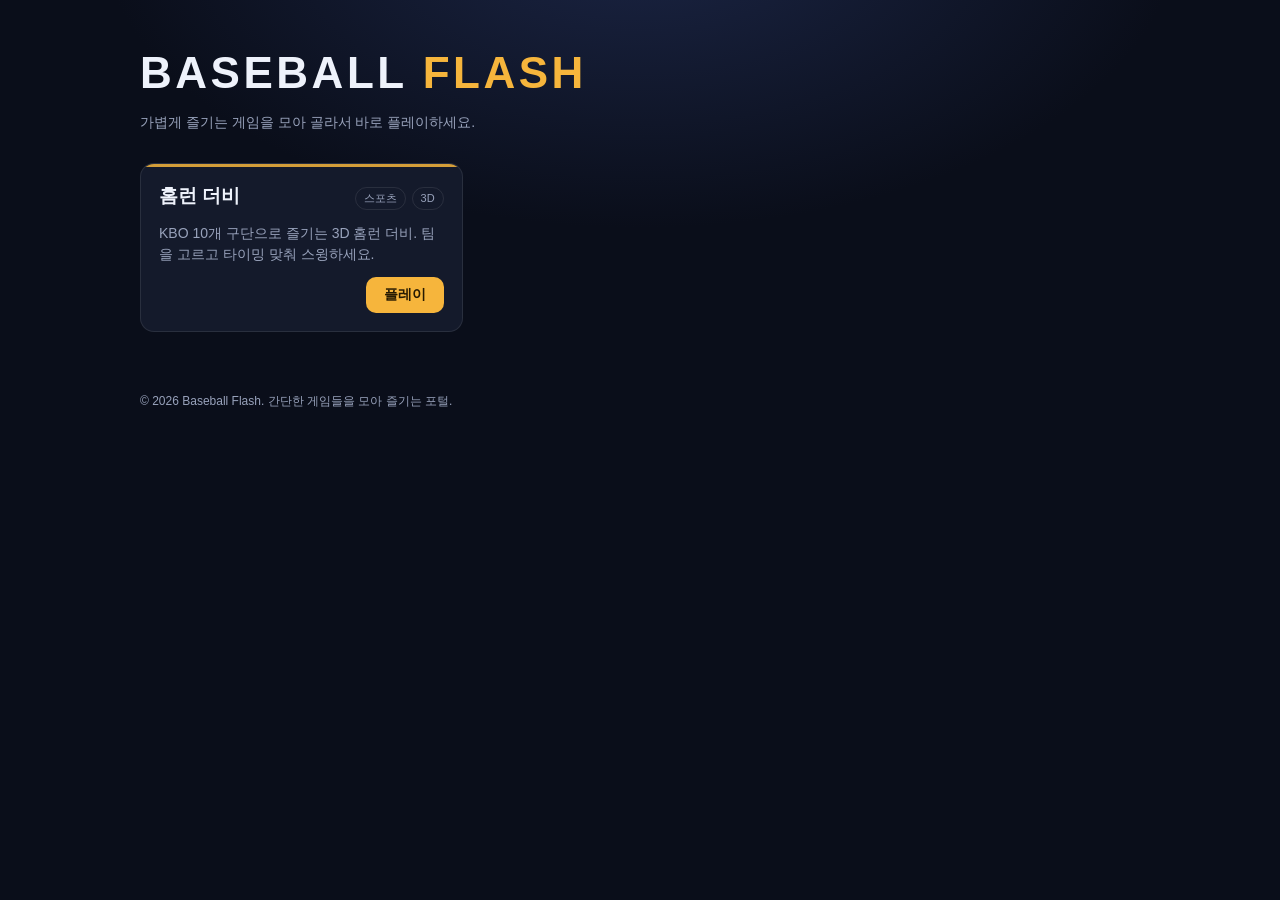
==== index.html @ fb309b13 "Add files via upload" ====
<!DOCTYPE html>
<html lang="ko">
<head>
<meta charset="utf-8">
<meta name="viewport" content="width=device-width, initial-scale=1">
<meta name="description" content="가볍게 즐기는 게임을 모아 바로 플레이하는 게임 포털, Baseball Flash">
<title>Baseball Flash — 게임 포털</title>
<link rel="stylesheet" href="styles.css">
</head>
<body>

<header class="site-head">
  <h1 class="wordmark">BASEBALL<span class="dot"> FLASH</span></h1>
  <p class="tagline">가볍게 즐기는 게임을 모아 골라서 바로 플레이하세요.</p>
</header>

<main id="grid" class="grid" aria-label="게임 목록"></main>

<footer class="site-foot">© 2026 Baseball Flash. 간단한 게임들을 모아 즐기는 포털.</footer>

<!-- 게임이 실행되는 슬롯(선택 시에만 iframe 생성, 나가면 파기) -->
<section id="player" class="player" hidden aria-label="게임 플레이어">
  <div class="player__bar">
    <h2 id="playerTitle" class="player__title"></h2>
    <button id="fsBtn" class="bar-btn" aria-label="전체화면">전체화면</button>
    <button id="exitBtn" class="bar-btn bar-btn--exit" aria-label="게임 나가기">나가기</button>
  </div>
  <div id="frameHost" class="frame-host"></div>
</section>

<script type="module" src="portal.js"></script>
</body>
</html>
---- styles.css ----
/* styles.css — Baseball Flash 포털 셸 스타일 */
:root {
  --bg: #0a0e1a;
  --surface: #141a2b;
  --surface-2: #1c243c;
  --line: rgba(255, 255, 255, 0.09);
  --text: #eef2fb;
  --muted: #98a2bb;
  --accent: #f6b53c;
  --radius: 14px;
  --radius-sm: 10px;
  --maxw: 1040px;
  --font: -apple-system, BlinkMacSystemFont, "Segoe UI", Roboto,
          "Apple SD Gothic Neo", "Malgun Gothic", sans-serif;
}

* { box-sizing: border-box; }
html, body { margin: 0; padding: 0; }
body {
  font-family: var(--font);
  background:
    radial-gradient(900px 500px at 50% -8%, #1b2545 0%, transparent 60%),
    var(--bg);
  color: var(--text);
  min-height: 100vh;
  line-height: 1.5;
}
body.is-playing { overflow: hidden; }

button { font-family: inherit; cursor: pointer; border: none; color: inherit; }
:focus-visible { outline: 2px solid var(--accent); outline-offset: 2px; border-radius: 6px; }

/* 헤더 */
.site-head { max-width: var(--maxw); margin: 0 auto; padding: 40px 20px 20px; }
.wordmark {
  font-size: clamp(28px, 5.5vw, 44px);
  font-weight: 800;
  letter-spacing: 0.08em;
  margin: 0;
}
.wordmark .dot { color: var(--accent); }
.tagline { color: var(--muted); margin: 6px 0 0; font-size: 14px; }

/* 그리드 */
.grid {
  max-width: var(--maxw);
  margin: 0 auto;
  padding: 10px 20px 60px;
  display: grid;
  gap: 16px;
  grid-template-columns: repeat(auto-fill, minmax(260px, 1fr));
}
.card {
  --accent: #7c8cff;
  background: var(--surface);
  border: 1px solid var(--line);
  border-radius: var(--radius);
  padding: 18px;
  display: flex;
  flex-direction: column;
  gap: 12px;
  position: relative;
  overflow: hidden;
}
.card::before {
  content: "";
  position: absolute; inset: 0 0 auto 0; height: 3px;
  background: var(--accent); opacity: 0.85;
}
.card--soon { opacity: 0.55; }
.card__top { display: flex; align-items: baseline; justify-content: space-between; gap: 10px; }
.card__title { font-size: 19px; font-weight: 700; margin: 0; }
.card__tags { display: flex; gap: 6px; flex-wrap: wrap; }
.tag { font-size: 11px; color: var(--muted); border: 1px solid var(--line); border-radius: 999px; padding: 2px 8px; }
.card__desc { color: var(--muted); font-size: 14px; margin: 0; flex: 1; }
.card__foot { display: flex; align-items: center; justify-content: flex-end; }
.card__actions { display: flex; gap: 8px; }
.soon-label { font-size: 13px; color: var(--muted); }

.btn {
  border-radius: var(--radius-sm);
  padding: 9px 18px;
  font-weight: 700;
  font-size: 14px;
  transition: transform .08s ease, background-color .12s ease;
}
.btn:active { transform: translateY(1px); }
.btn--play { background: var(--accent); color: #261a02; }
.btn--play:hover { background: #ffc659; }

/* 플레이어(게임 슬롯) */
.player { position: fixed; inset: 0; z-index: 50; background: #05080f; display: flex; flex-direction: column; }
.player[hidden] { display: none; }
.player__bar {
  display: flex; align-items: center; gap: 12px;
  padding: 10px 14px; background: var(--surface); border-bottom: 1px solid var(--line);
}
.player__title { font-size: 15px; font-weight: 700; flex: 1; margin: 0; }
.bar-btn { background: var(--surface-2); border: 1px solid var(--line); border-radius: var(--radius-sm); padding: 8px 14px; font-size: 13px; font-weight: 600; }
.bar-btn:hover { background: #28324f; }
.bar-btn--exit { background: transparent; }
.frame-host { flex: 1; min-height: 0; background: #05080f; }
.frame { width: 100%; height: 100%; border: 0; display: block; }

.site-foot { max-width: var(--maxw); margin: 0 auto; padding: 0 20px 40px; color: var(--muted); font-size: 12px; }

@media (prefers-reduced-motion: reduce) {
  * { transition: none !important; animation: none !important; }
}
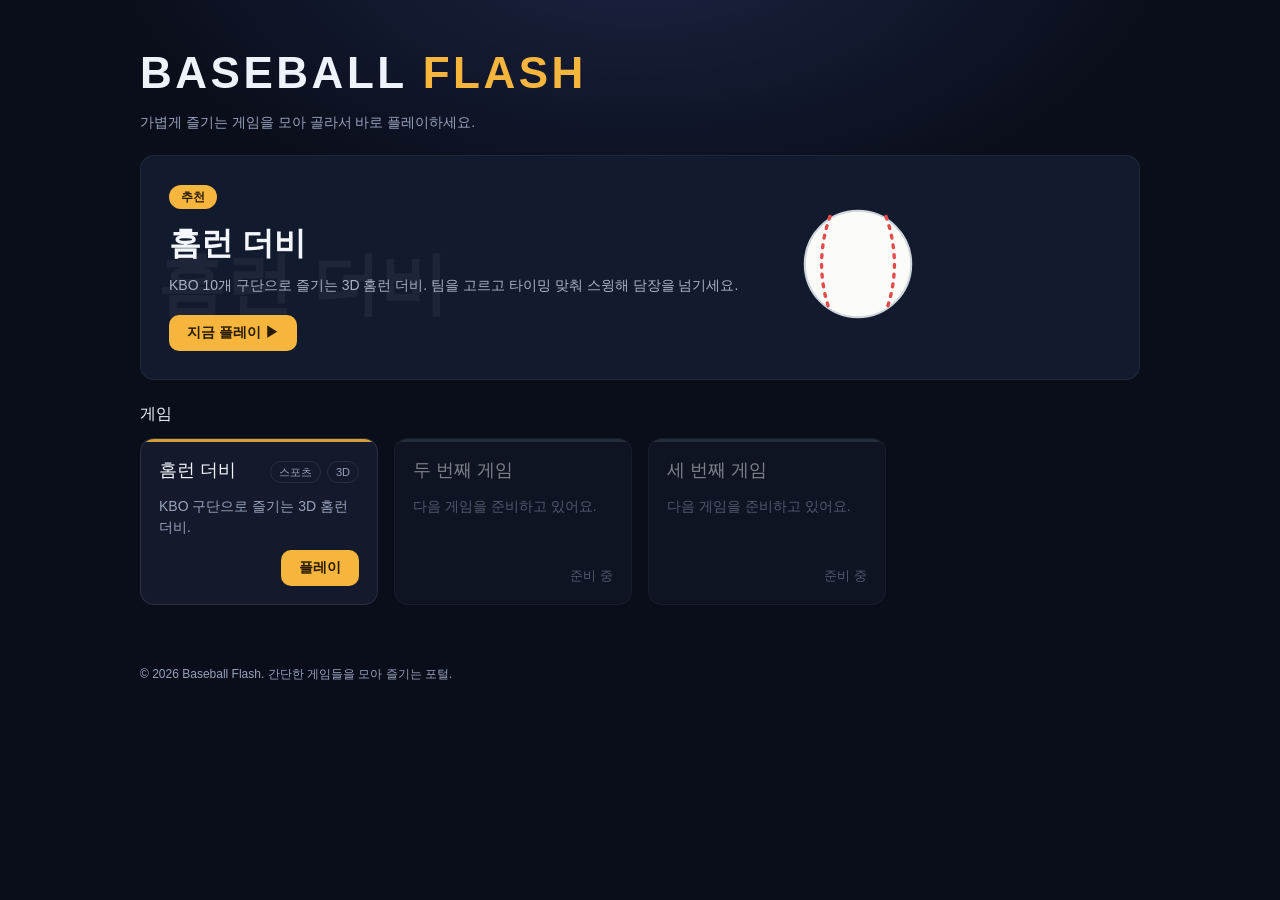
==== commit 6e8dbad0: "Add files via upload" ====
--- a/index.html
+++ b/index.html
@@ -14,6 +14,27 @@
   <p class="tagline">가볍게 즐기는 게임을 모아 골라서 바로 플레이하세요.</p>
 </header>
 
+<!-- 히어로: 대표 게임을 크게 노출 (내용은 portal.js가 매니페스트에서 채움) -->
+<div class="hero-wrap">
+  <section class="hero" id="hero" hidden aria-label="대표 게임">
+    <div class="hero__bgword" id="heroBgWord" aria-hidden="true"></div>
+    <div class="hero__body">
+      <span class="hero__badge">추천</span>
+      <h2 class="hero__title" id="heroTitle"></h2>
+      <p class="hero__desc" id="heroDesc"></p>
+      <button class="btn btn--play hero__cta" id="heroPlay">지금 플레이 ▶</button>
+    </div>
+    <div class="hero__art" aria-hidden="true">
+      <svg width="140" height="140" viewBox="0 0 100 100">
+        <circle cx="50" cy="50" r="38" fill="#fbfbf7" stroke="#cfd5de" stroke-width="1.5"/>
+        <path d="M30 16 Q18 50 30 84" fill="none" stroke="#e24b4a" stroke-width="2.4" stroke-dasharray="2 5" stroke-linecap="round"/>
+        <path d="M70 16 Q82 50 70 84" fill="none" stroke="#e24b4a" stroke-width="2.4" stroke-dasharray="2 5" stroke-linecap="round"/>
+      </svg>
+    </div>
+  </section>
+</div>
+
+<div class="section-head"><h2 class="section-title">게임</h2></div>
 <main id="grid" class="grid" aria-label="게임 목록"></main>
 
 <footer class="site-foot">© 2026 Baseball Flash. 간단한 게임들을 모아 즐기는 포털.</footer>
--- a/styles.css
+++ b/styles.css
@@ -1,8 +1,9 @@
-/* styles.css — Baseball Flash 포털 셸 스타일 */
+/* styles.css — Baseball Flash 포털 셸 스타일 (히어로 + 그리드) */
 :root {
   --bg: #0a0e1a;
   --surface: #141a2b;
   --surface-2: #1c243c;
+  --hero-bg: #121a2e;
   --line: rgba(255, 255, 255, 0.09);
   --text: #eef2fb;
   --muted: #98a2bb;
@@ -31,24 +32,56 @@
 :focus-visible { outline: 2px solid var(--accent); outline-offset: 2px; border-radius: 6px; }
 
 /* 헤더 */
-.site-head { max-width: var(--maxw); margin: 0 auto; padding: 40px 20px 20px; }
-.wordmark {
-  font-size: clamp(28px, 5.5vw, 44px);
-  font-weight: 800;
-  letter-spacing: 0.08em;
-  margin: 0;
-}
+.site-head { max-width: var(--maxw); margin: 0 auto; padding: 40px 20px 14px; }
+.wordmark { font-size: clamp(28px, 5.5vw, 44px); font-weight: 800; letter-spacing: 0.08em; margin: 0; }
 .wordmark .dot { color: var(--accent); }
 .tagline { color: var(--muted); margin: 6px 0 0; font-size: 14px; }
+
+/* 히어로(대표 게임) */
+.hero-wrap { max-width: var(--maxw); margin: 0 auto; padding: 8px 20px 0; }
+.hero {
+  --accent: #f6b53c;
+  position: relative; overflow: hidden;
+  background: var(--hero-bg);
+  border: 1px solid rgba(255, 255, 255, 0.06);
+  border-radius: var(--radius);
+  padding: 28px;
+  min-height: 200px;
+  display: flex; align-items: center; gap: 16px;
+}
+.hero[hidden] { display: none; }
+.hero__bgword {
+  position: absolute; left: 16px; top: 34%;
+  font-size: clamp(40px, 9vw, 68px); font-weight: 800;
+  color: rgba(255, 255, 255, 0.05); white-space: nowrap; pointer-events: none;
+}
+.hero__body { position: relative; z-index: 1; flex: 1; max-width: 64%; }
+.hero__badge {
+  display: inline-block; font-size: 12px; font-weight: 700;
+  color: #261a02; background: var(--accent); border-radius: 999px; padding: 3px 12px;
+}
+.hero__title { font-size: clamp(24px, 5vw, 32px); font-weight: 800; color: #f3f6fb; margin: 10px 0 8px; }
+.hero__desc { font-size: 14px; color: #aab2c2; line-height: 1.55; margin: 0 0 18px; }
+.hero__cta { font-size: 15px; padding: 11px 20px; }
+.hero__art { position: relative; z-index: 1; flex: none; }
+@media (max-width: 560px) {
+  .hero { padding: 22px; }
+  .hero__art { display: none; }
+  .hero__body { max-width: 100%; }
+}
+
+/* 섹션 제목 */
+.section-head { max-width: var(--maxw); margin: 0 auto; padding: 22px 20px 0; }
+.section-title { font-size: 16px; font-weight: 500; color: var(--text); margin: 0; }
 
 /* 그리드 */
 .grid {
   max-width: var(--maxw);
   margin: 0 auto;
-  padding: 10px 20px 60px;
+  padding: 12px 20px 60px;
   display: grid;
   gap: 16px;
-  grid-template-columns: repeat(auto-fill, minmax(260px, 1fr));
+  grid-template-columns: repeat(auto-fill, minmax(220px, 1fr));
 }
 .card {
   --accent: #7c8cff;
@@ -56,20 +89,13 @@
   border: 1px solid var(--line);
   border-radius: var(--radius);
   padding: 18px;
-  display: flex;
-  flex-direction: column;
-  gap: 12px;
-  position: relative;
-  overflow: hidden;
+  display: flex; flex-direction: column; gap: 12px;
+  position: relative; overflow: hidden;
 }
-.card::before {
-  content: "";
-  position: absolute; inset: 0 0 auto 0; height: 3px;
-  background: var(--accent); opacity: 0.85;
-}
-.card--soon { opacity: 0.55; }
+.card::before { content: ""; position: absolute; inset: 0 0 auto 0; height: 3px; background: var(--accent); opacity: 0.85; }
+.card--soon { opacity: 0.5; }
 .card__top { display: flex; align-items: baseline; justify-content: space-between; gap: 10px; }
-.card__title { font-size: 19px; font-weight: 700; margin: 0; }
+.card__title { font-size: 18px; font-weight: 500; margin: 0; }
 .card__tags { display: flex; gap: 6px; flex-wrap: wrap; }
 .tag { font-size: 11px; color: var(--muted); border: 1px solid var(--line); border-radius: 999px; padding: 2px 8px; }
 .card__desc { color: var(--muted); font-size: 14px; margin: 0; flex: 1; }
@@ -77,13 +103,7 @@
 .card__actions { display: flex; gap: 8px; }
 .soon-label { font-size: 13px; color: var(--muted); }
 
-.btn {
-  border-radius: var(--radius-sm);
-  padding: 9px 18px;
-  font-weight: 700;
-  font-size: 14px;
-  transition: transform .08s ease, background-color .12s ease;
-}
+.btn { border-radius: var(--radius-sm); padding: 9px 18px; font-weight: 700; font-size: 14px; transition: transform .08s ease, background-color .12s ease; }
 .btn:active { transform: translateY(1px); }
 .btn--play { background: var(--accent); color: #261a02; }
 .btn--play:hover { background: #ffc659; }
@@ -91,10 +111,7 @@
 /* 플레이어(게임 슬롯) */
 .player { position: fixed; inset: 0; z-index: 50; background: #05080f; display: flex; flex-direction: column; }
 .player[hidden] { display: none; }
-.player__bar {
-  display: flex; align-items: center; gap: 12px;
-  padding: 10px 14px; background: var(--surface); border-bottom: 1px solid var(--line);
-}
+.player__bar { display: flex; align-items: center; gap: 12px; padding: 10px 14px; background: var(--surface); border-bottom: 1px solid var(--line); }
 .player__title { font-size: 15px; font-weight: 700; flex: 1; margin: 0; }
 .bar-btn { background: var(--surface-2); border: 1px solid var(--line); border-radius: var(--radius-sm); padding: 8px 14px; font-size: 13px; font-weight: 600; }
 .bar-btn:hover { background: #28324f; }
@@ -104,6 +121,4 @@
 
 .site-foot { max-width: var(--maxw); margin: 0 auto; padding: 0 20px 40px; color: var(--muted); font-size: 12px; }
 
-@media (prefers-reduced-motion: reduce) {
-  * { transition: none !important; animation: none !important; }
-}
+@media (prefers-reduced-motion: reduce) { * { transition: none !important; animation: none !important; } }
